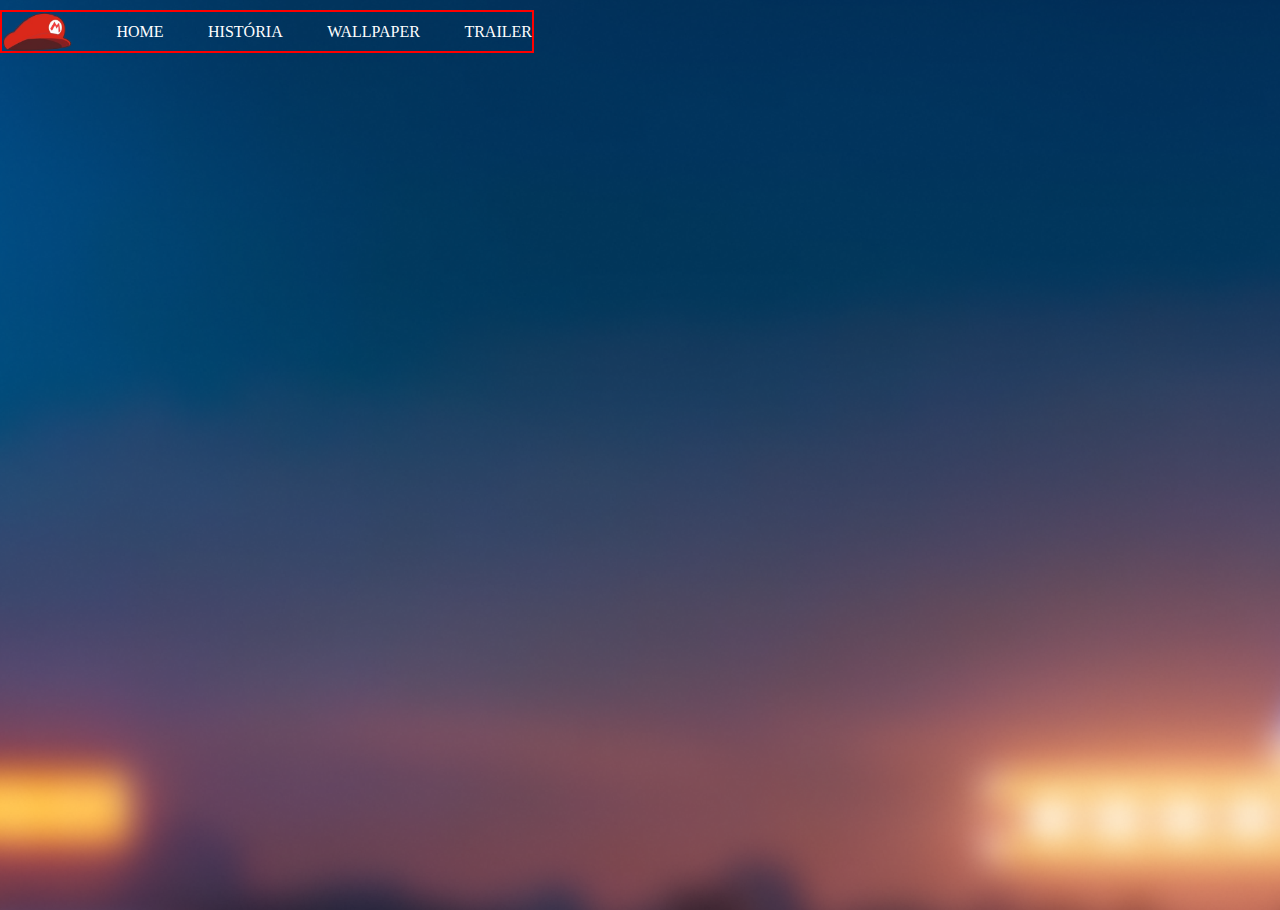
==== index.html @ a2efeb3e "Inicio do site" ====
<!DOCTYPE html>
<html lang="pt-br">
<head>
    <meta charset="UTF-8">
    <meta name="viewport" content="width=device-width, initial-scale=1.0">
    <title>Mario</title>
    <link rel="stylesheet" href="estilo.css">
</head>
<body>
    <main class="conteudo">
        <header class="cabecalho">
            <nav class="menu">
            <img src="midias/cap.png" width="70px" height="40px" alt="Chapeu">
                <p>HOME</p>
                <p>HISTÓRIA</p>
                <p>WALLPAPER</p>
                <p>TRAILER</p>
        </nav>
        </header>

    </main>
</body>
</html>
---- estilo.css ----
html, body, div, span, applet, object, iframe,
h1, h2, h3, h4, h5, h6, p, blockquote, pre,
a, abbr, acronym, address, big, cite, code,
del, dfn, em, img, ins, kbd, q, s, samp,
small, strike, strong, sub, sup, tt, var,
b, u, i, center,
dl, dt, dd, ol, ul, li,
fieldset, form, label, legend,
table, caption, tbody, tfoot, thead, tr, th, td,
article, aside, canvas, details, embed, 
figure, figcaption, footer, header, hgroup, 
menu, nav, output, ruby, section, summary,
time, mark, audio, video {
	margin: 0;
	padding: 0;
	border: 0;
	font-size: 100%;
	font: inherit;
	vertical-align: baseline;
}
/* HTML5 display-role reset for older browsers */
article, aside, details, figcaption, figure, 
footer, header, hgroup, menu, nav, section {
	display: block;
}
body {
	line-height: 1;
}
ol, ul {
	list-style: none;
}
blockquote, q {
	quotes: none;
}
blockquote:before, blockquote:after,
q:before, q:after {
	content: '';
	content: none;
}
table {
	border-collapse: collapse;
	border-spacing: 0;
}

body{
    background-image: url("midias/fundo.png");
    background-size: cover;
    background-repeat: no-repeat;
    height: 100vh;
}
.cabecalho{
    margin-top: 10px;
    width: 530px;
    height: 39.15px;
    left: 73px;
    gap: 0px;
    opacity: 0px;
    justify-content: space-between;
    border: 2px solid red;
}
.menu{
    align-items: center;
    justify-content: space-between;
    display: flex;
    color: white;
}
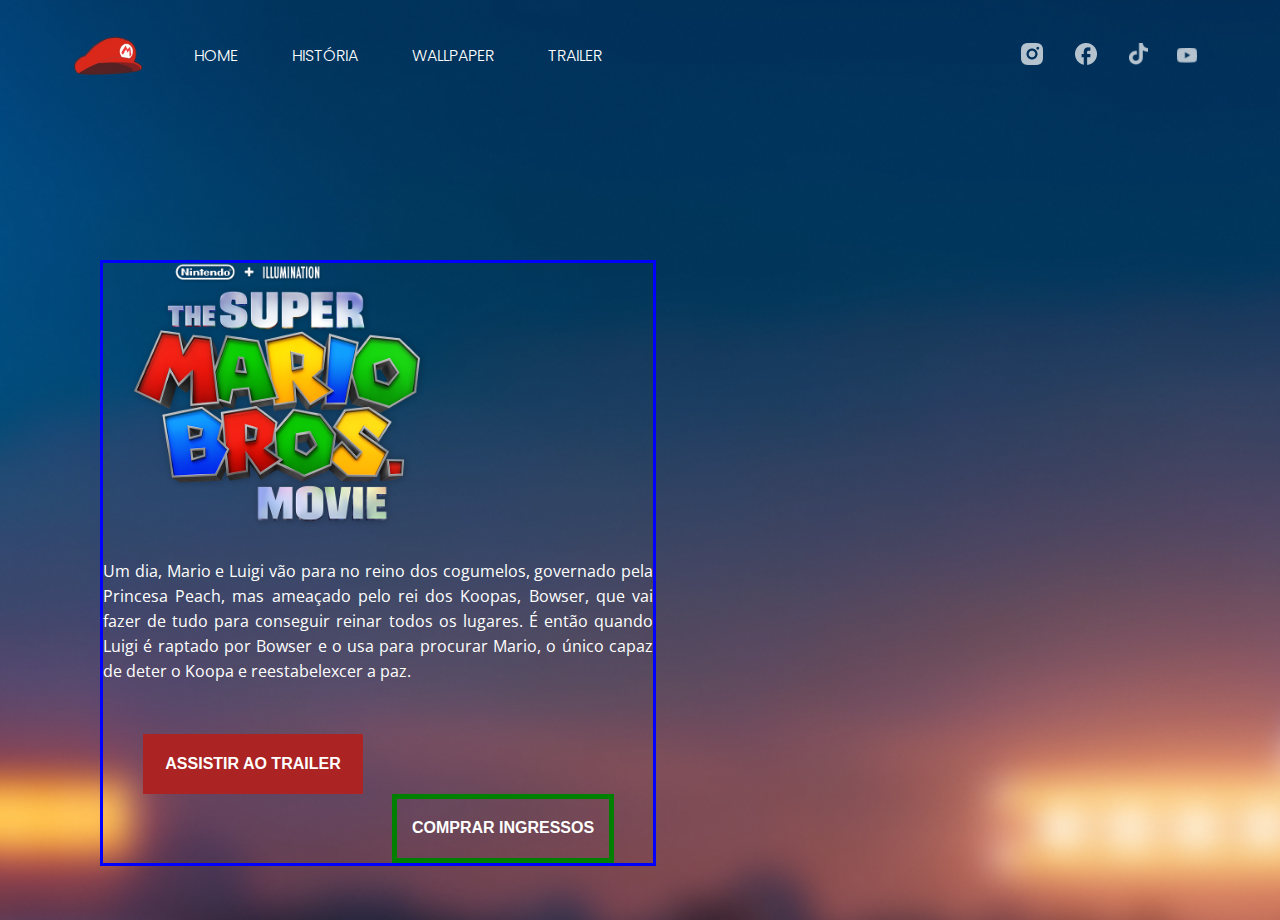
==== commit 630b509d: "Site do mario quase terminado" ====
--- a/index.html
+++ b/index.html
@@ -1,23 +1,51 @@
 <!DOCTYPE html>
 <html lang="pt-br">
+
 <head>
     <meta charset="UTF-8">
     <meta name="viewport" content="width=device-width, initial-scale=1.0">
     <title>Mario</title>
     <link rel="stylesheet" href="estilo.css">
 </head>
+
 <body>
     <main class="conteudo">
         <header class="cabecalho">
             <nav class="menu">
-            <img src="midias/cap.png" width="70px" height="40px" alt="Chapeu">
-                <p>HOME</p>
-                <p>HISTÓRIA</p>
-                <p>WALLPAPER</p>
-                <p>TRAILER</p>
-        </nav>
+                <img src="midias/cap.png" alt="Chapéu" class="logo-img">
+                <div class="menu-links">
+                    <a href="index.html" class="menu-item">HOME</a>
+                    <a href="historia.html" class="menu-item">HISTÓRIA</a>
+                    <a href="wallpaper.html" class="menu-item">WALLPAPER</a>
+                    <a href="https://youtu.be/Hgupo95fulk?si=9d7X37puJxB8GTaL" target="_blank"
+                        class="menu-item">TRAILER</a>
+                </div>
+            </nav>
+            <nav class="redes-sociais">
+                <a href="https://www.instagram.com/supermariomovie/" target="_blank" class="icone">
+                    <img src="midias/instagram.png" alt="Instagram">
+                </a>
+                <a href="https://www.facebook.com/SuperMarioPT/" target="_blank" class="icone">
+                    <img src="midias/facebook.png" alt="Facebook">
+                </a>
+                <a href="https://www.tiktok.com/@supermariomovie" target="_blank" class="icone">
+                    <img src="midias/tiktok.png" alt="TikTok">
+                </a>
+                <a href="https://youtu.be/Cb4WV4aXBpk?si=wfdrOyJIvqpGlWYd" target="_blank" class="youtube">
+                    <img src="midias/youtube.png" alt="YouTube">
+                </a>
+            </nav>
         </header>
+        <div class="linha">
+            <div class="esquerda">
+                <img src="midias/letreito.png" alt="Letreiro SUPER MARIO" class="letreiro">
+                <p class="texto">Um dia, Mario e Luigi vão para no reino dos cogumelos, governado pela Princesa Peach, mas ameaçado pelo rei dos Koopas, Bowser, que vai fazer de tudo para conseguir reinar todos os lugares. É então quando Luigi é raptado por Bowser e o usa para procurar Mario, o único capaz de deter o Koopa e reestabelexcer a paz.</p>
+                <a href="https://youtu.be/Cb4WV4aXBpk?si=wfdrOyJIvqpGlWYd" target="_blank" class="botao-assistir">ASSISTIR AO TRAILER</a>
+                <a href="https://www.ingresso.com/filme/super-mario-bros" target="_blank" class="botao-comprar">COMPRAR INGRESSOS</a>
+            </div>
+        </div>
 
     </main>
 </body>
+
 </html>--- a/estilo.css
+++ b/estilo.css
@@ -1,66 +1,277 @@
-html, body, div, span, applet, object, iframe,
-h1, h2, h3, h4, h5, h6, p, blockquote, pre,
-a, abbr, acronym, address, big, cite, code,
-del, dfn, em, img, ins, kbd, q, s, samp,
-small, strike, strong, sub, sup, tt, var,
-b, u, i, center,
-dl, dt, dd, ol, ul, li,
-fieldset, form, label, legend,
-table, caption, tbody, tfoot, thead, tr, th, td,
-article, aside, canvas, details, embed, 
-figure, figcaption, footer, header, hgroup, 
-menu, nav, output, ruby, section, summary,
-time, mark, audio, video {
-	margin: 0;
-	padding: 0;
-	border: 0;
-	font-size: 100%;
-	font: inherit;
-	vertical-align: baseline;
-}
+@import url('https://fonts.googleapis.com/css2?family=Open+Sans:ital,wght@0,300..800;1,300..800&family=Poppins:ital,wght@0,100;0,200;0,300;0,400;0,500;0,600;0,700;0,800;0,900;1,100;1,200;1,300;1,400;1,500;1,600;1,700;1,800;1,900&display=swap');
+html,
+body,
+div,
+span,
+applet,
+object,
+iframe,
+h1,
+h2,
+h3,
+h4,
+h5,
+h6,
+p,
+blockquote,
+pre,
+a,
+abbr,
+acronym,
+address,
+big,
+cite,
+code,
+del,
+dfn,
+em,
+img,
+ins,
+kbd,
+q,
+s,
+samp,
+small,
+strike,
+strong,
+sub,
+sup,
+tt,
+var,
+b,
+u,
+i,
+center,
+dl,
+dt,
+dd,
+ol,
+ul,
+li,
+fieldset,
+form,
+label,
+legend,
+table,
+caption,
+tbody,
+tfoot,
+thead,
+tr,
+th,
+td,
+article,
+aside,
+canvas,
+details,
+embed,
+figure,
+figcaption,
+footer,
+header,
+hgroup,
+menu,
+nav,
+output,
+ruby,
+section,
+summary,
+time,
+mark,
+audio,
+video {
+    margin: 0;
+    padding: 0;
+    border: 0;
+    font-size: 100%;
+    font: inherit;
+    vertical-align: baseline;
+}
+
 /* HTML5 display-role reset for older browsers */
-article, aside, details, figcaption, figure, 
-footer, header, hgroup, menu, nav, section {
-	display: block;
-}
+article,
+aside,
+details,
+figcaption,
+figure,
+footer,
+header,
+hgroup,
+menu,
+nav,
+section {
+    display: block;
+}
+
 body {
-	line-height: 1;
-}
-ol, ul {
-	list-style: none;
-}
-blockquote, q {
-	quotes: none;
-}
-blockquote:before, blockquote:after,
-q:before, q:after {
-	content: '';
-	content: none;
-}
+    line-height: 1;
+}
+
+ol,
+ul {
+    list-style: none;
+}
+
+blockquote,
+q {
+    quotes: none;
+}
+
+blockquote:before,
+blockquote:after,
+q:before,
+q:after {
+    content: '';
+    content: none;
+}
+
 table {
-	border-collapse: collapse;
-	border-spacing: 0;
-}
-
-body{
+    border-collapse: collapse;
+    border-spacing: 0;
+}
+
+body {
     background-image: url("midias/fundo.png");
     background-size: cover;
     background-repeat: no-repeat;
     height: 100vh;
-}
-.cabecalho{
-    margin-top: 10px;
-    width: 530px;
-    height: 39.15px;
+    overflow: hidden;
+}
+
+.cabecalho {
+    display: flex;
+    align-items: center;
+    justify-content: space-between;
+    margin-top: 20px;
+    width: auto;
+    height: 40px;
     left: 73px;
-    gap: 0px;
-    opacity: 0px;
+}
+
+.menu {
+    align-items: center;
     justify-content: space-between;
-    border: 2px solid red;
-}
-.menu{
-    align-items: center;
-    justify-content: space-between;
-    display: flex;
-    color: white;
-}
+    display: flex;
+    color: white;
+}
+
+.logo-img {
+    width: 70px;
+    height: 40px;
+    margin-left: 73px;
+    margin-right: 51px;
+    margin-top: 31px;
+}
+
+.menu-links {
+    display: flex;
+    gap: 54px;
+    color: #ffffff;
+    font-size: 16px;
+}
+
+.menu-item {
+    display: flex;
+    color: #ffffff;
+    text-decoration: none;
+    font-size: 16px;
+    transition: color 0.3s;
+    display: flex;
+    gap: 20px;
+    font-family: 'Poppins';
+    font-weight: 300;
+    margin-top: 31px;
+}
+
+.redes-sociais {
+    display: flex; 
+    align-items: center; 
+    gap: 16px; 
+    margin-left: auto; 
+    margin-right: 87px; 
+}
+
+.icone {
+    margin-left: 16px;
+    margin-top: 28px;
+    height: 22px;
+    width: 22px;
+}
+.youtube {
+    height: 22px;
+    width: 16px;
+    margin-left: 10px ;
+    margin-top: 37px;
+}
+.esquerda{
+    display: flex;
+    align-items: center;
+    flex-direction: column;
+    margin-top: 200px;
+    margin-left: 100px;
+    width: 550px;
+    height: 600px;
+    align-content: flex-end;
+    border: 3px solid blue;
+}
+.letreiro{
+    margin-bottom: 30px;
+    margin-left: 25px;
+    align-self: start;
+    width: 300px;
+    letter-spacing: 3px;
+    height: 270px;
+}
+.texto{
+    font-size: 16px;
+    font-family: 'Open Sans';
+    color: white;
+    line-height: 25px;
+    font-weight: 400;
+    text-align: justify;
+}
+.botao-assistir{
+    background-color: #AB2323;
+    margin-top: 50px;
+    margin-right: 250px;
+    padding: 10px;
+    font-family: arial;
+    font-weight: bold; 
+    font-size: 16px; 
+    text-decoration: none;
+    color: white;
+    width: 200px;
+    height: 40px;
+    display: flex;
+    align-items: center;
+    justify-content: center;
+    text-align: center;
+}
+.botao-assistir:hover{
+    background-color: #AB2323;
+    color: white;
+    transition: transform 0.3s ease;
+    transform: scale(1.2);
+}
+.botao-comprar{
+    border: 5px solid green;
+    margin-left: 250px;
+    padding: 10px;
+    font-family: arial;
+    font-weight: bold; 
+    font-size: 16px; 
+    text-decoration: none;
+    color: white;
+    width: 192px;
+    height: 40px;
+    display: flex;
+    align-items: center;
+    justify-content: center;
+    text-align: center;
+}
+ 
+.botao-comprar:hover{
+    color: white;
+    transition: transform 0.3s ease;
+    transform: scale(1.2);
+}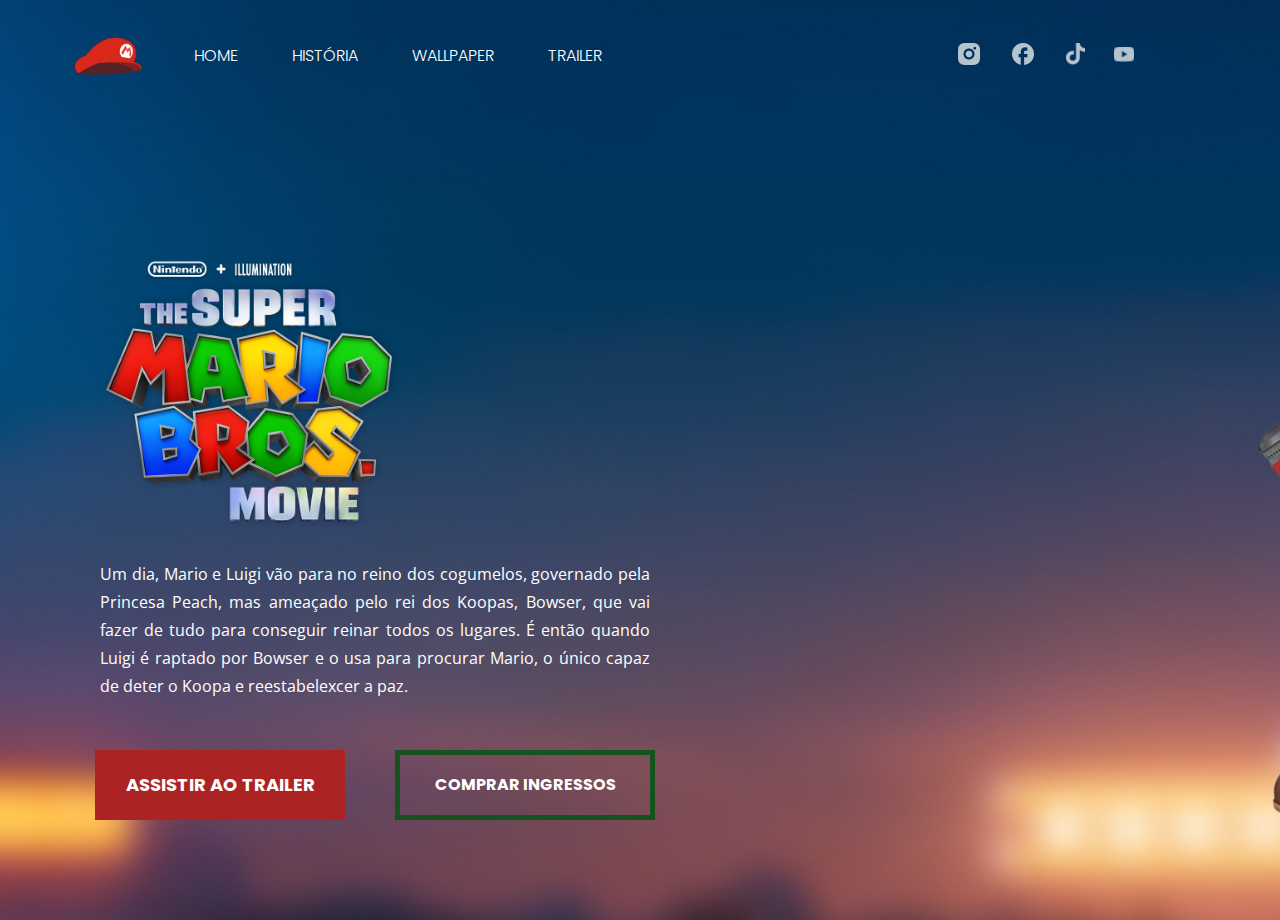
==== commit f9dbd2fa: "Site 90% Terminado" ====
--- a/index.html
+++ b/index.html
@@ -4,8 +4,9 @@
 <head>
     <meta charset="UTF-8">
     <meta name="viewport" content="width=device-width, initial-scale=1.0">
-    <title>Mario</title>
+    <title>Super Mario</title>
     <link rel="stylesheet" href="estilo.css">
+    <link rel="icon" href="midias/super-mario.png">
 </head>
 
 <body>
@@ -40,8 +41,13 @@
             <div class="esquerda">
                 <img src="midias/letreito.png" alt="Letreiro SUPER MARIO" class="letreiro">
                 <p class="texto">Um dia, Mario e Luigi vão para no reino dos cogumelos, governado pela Princesa Peach, mas ameaçado pelo rei dos Koopas, Bowser, que vai fazer de tudo para conseguir reinar todos os lugares. É então quando Luigi é raptado por Bowser e o usa para procurar Mario, o único capaz de deter o Koopa e reestabelexcer a paz.</p>
-                <a href="https://youtu.be/Cb4WV4aXBpk?si=wfdrOyJIvqpGlWYd" target="_blank" class="botao-assistir">ASSISTIR AO TRAILER</a>
-                <a href="https://www.ingresso.com/filme/super-mario-bros" target="_blank" class="botao-comprar">COMPRAR INGRESSOS</a>
+                <div class="botoes">
+                    <a href="https://youtu.be/Cb4WV4aXBpk?si=wfdrOyJIvqpGlWYd" target="_blank" class="botao-assistir">ASSISTIR AO TRAILER</a>
+                    <a href="https://www.ingresso.com/filme/super-mario-bros" target="_blank" class="botao-comprar">COMPRAR INGRESSOS</a>
+                </div>
+            </div>
+            <div class="direita">
+                <img src="midias/marioluigi.png" alt="Mario e Luigi" class="foto">
             </div>
         </div>
 
--- a/estilo.css
+++ b/estilo.css
@@ -175,7 +175,6 @@
     color: #ffffff;
     text-decoration: none;
     font-size: 16px;
-    transition: color 0.3s;
     display: flex;
     gap: 20px;
     font-family: 'Poppins';
@@ -188,7 +187,7 @@
     align-items: center; 
     gap: 16px; 
     margin-left: auto; 
-    margin-right: 87px; 
+    margin-right: 150px; 
 }
 
 .icone {
@@ -201,7 +200,7 @@
     height: 22px;
     width: 16px;
     margin-left: 10px ;
-    margin-top: 37px;
+    margin-top: 35px;
 }
 .esquerda{
     display: flex;
@@ -212,11 +211,9 @@
     width: 550px;
     height: 600px;
     align-content: flex-end;
-    border: 3px solid blue;
 }
 .letreiro{
     margin-bottom: 30px;
-    margin-left: 25px;
     align-self: start;
     width: 300px;
     letter-spacing: 3px;
@@ -226,52 +223,122 @@
     font-size: 16px;
     font-family: 'Open Sans';
     color: white;
-    line-height: 25px;
+    line-height: 28px;
     font-weight: 400;
     text-align: justify;
 }
+.botoes{
+    display: flex; 
+    justify-content: center; 
+    gap: 50px; 
+    margin-top: 50px; 
+}
 .botao-assistir{
+    display: flex;
     background-color: #AB2323;
-    margin-top: 50px;
-    margin-right: 250px;
     padding: 10px;
-    font-family: arial;
+    font-family: 'Poppins';
+    font-weight: bold; 
+    font-size: 18px; 
+    text-decoration: none;
+    color: white;
+    width: 230px;
+    align-items: center;
+    justify-content: center;
+    text-align: center;
+}
+.botao-assistir:hover{
+    background-color: #AB2323;
+    color: white;
+    transition: transform 0.3s ease;
+    transform: scale(1.2);
+}
+.botao-comprar{
+    border: 5px solid #14531E;
+    
+    padding: 10px;
+    font-family: 'Poppins';
     font-weight: bold; 
     font-size: 16px; 
     text-decoration: none;
     color: white;
-    width: 200px;
+    width: 230px;
     height: 40px;
     display: flex;
     align-items: center;
     justify-content: center;
     text-align: center;
-}
-.botao-assistir:hover{
-    background-color: #AB2323;
+    
+}
+ 
+.botao-comprar:hover{
     color: white;
     transition: transform 0.3s ease;
     transform: scale(1.2);
 }
-.botao-comprar{
-    border: 5px solid green;
-    margin-left: 250px;
+.linha{
+    display: flex;
+    max-width: 1750px;
+}
+.direita{
+    display: flex;
+    flex-direction: column;
+    justify-content: flex-end;
+    width: 500px;
+    height: 500px;
+    margin-top: 300px;
+    margin-left: 600px;
+}
+.foto{
+    width: 500px;
+    height: 600px;
+}
+/* PAGINA DO WALLPAPER */
+.menu-wallpaper{
+    width: 1800px;
+    height: 1000px;
+    flex-direction: column;
+    display: flex;
+    align-items: center;
+}
+.titulo{
+    margin-top: 100px;
+    font-size: 50px;
+    font-weight: bold; 
+    font-family: 'Poppins';
+    color: white;
+}
+.wallpaper{
+    margin-top: 50px;
+    width: 1200px;
+    height: auto;
+    box-shadow: 0px 4px 4px 0 rgba(5, 0, 0.5);
+}
+.botao-baixar{
+    margin-top: 20px;
+    display: flex;
+    background-color: #28ab23;
     padding: 10px;
-    font-family: arial;
+    font-family: 'Poppins';
     font-weight: bold; 
-    font-size: 16px; 
+    font-size: 18px; 
     text-decoration: none;
     color: white;
-    width: 192px;
-    height: 40px;
-    display: flex;
+    width: 230px;
+    height: 50px;
     align-items: center;
     justify-content: center;
     text-align: center;
 }
- 
-.botao-comprar:hover{
+.botao-baixar:hover{
+    background-color: #AB2323;
     color: white;
     transition: transform 0.3s ease;
     transform: scale(1.2);
+}
+.botao-voltar{
+    margin-top: 50px;
+    margin-right: 1700px;
+    width: 50px;
+    height: 50px;
 }